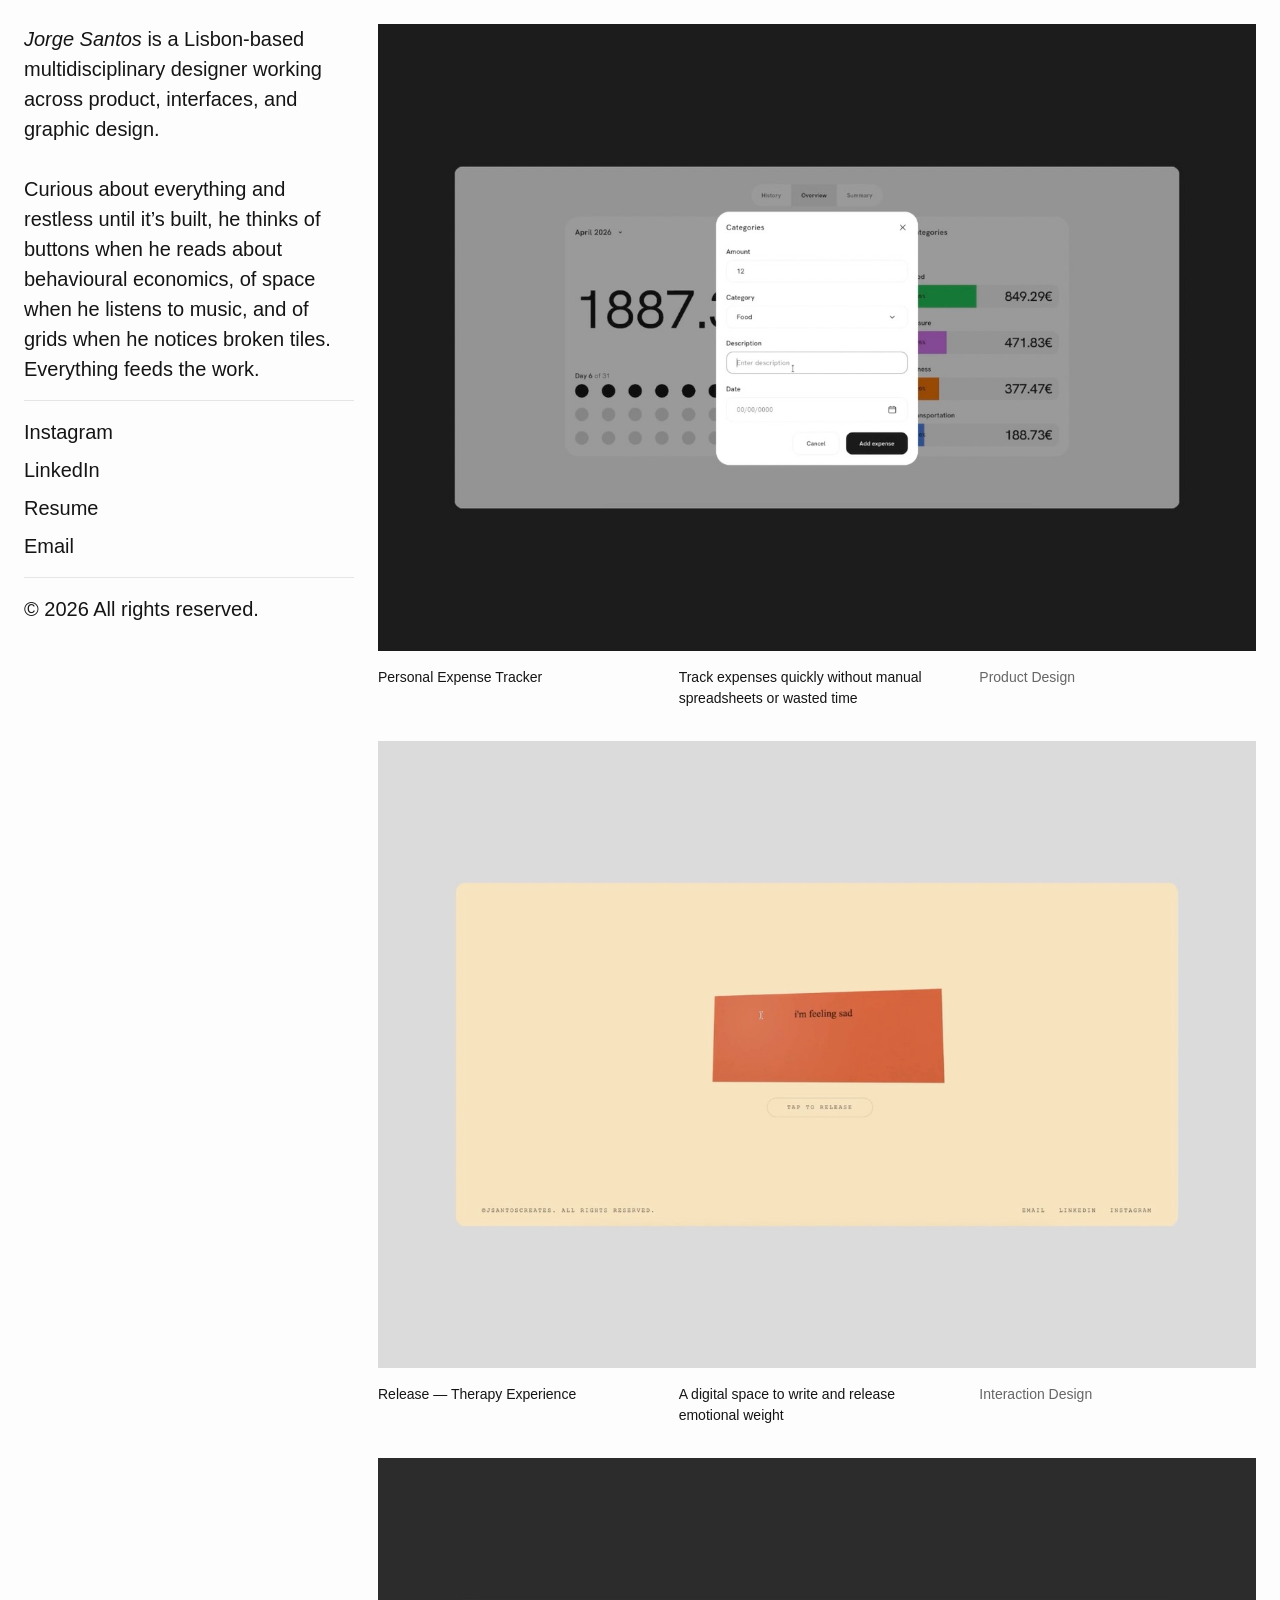
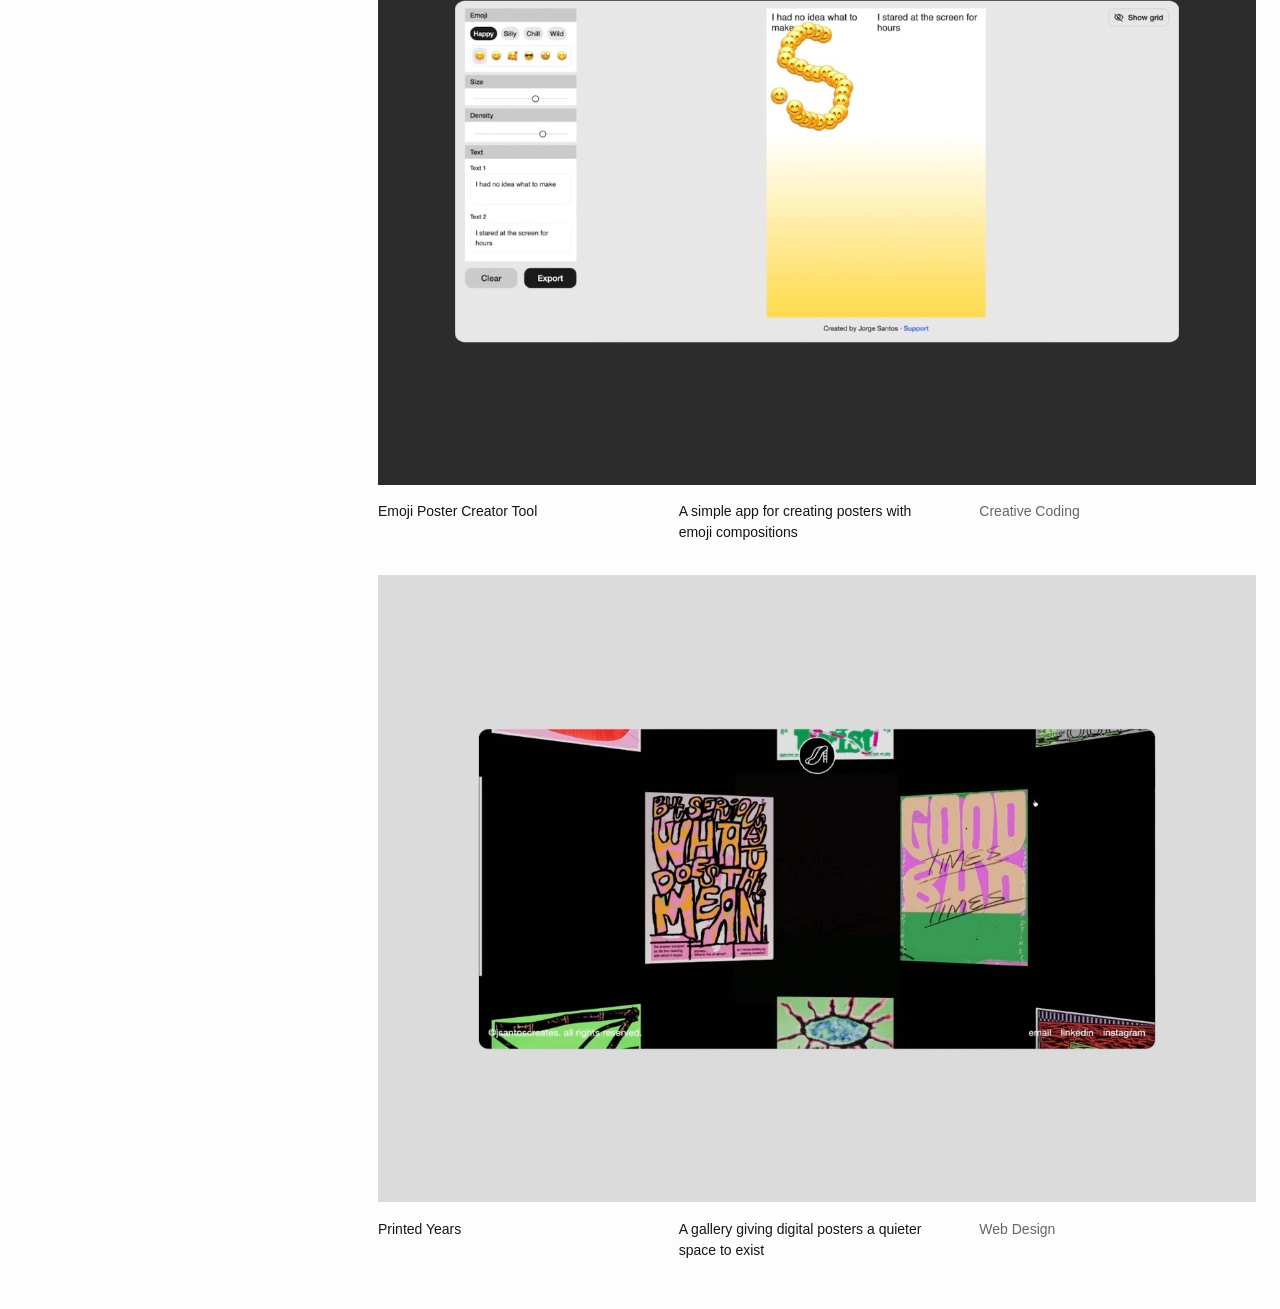
==== index.html @ a659f5c3 "Add poster images for home videos. Avoid gray placeholder before autoplay starts by showing a first-" ====
<!DOCTYPE html>
<html lang="en">
<head>
  <meta charset="UTF-8" />
  <meta name="viewport" content="width=device-width, initial-scale=1" />
  <title>Jorge Santos — Portfolio</title>
  <link rel="icon" href="favicon.svg" type="image/svg+xml" />
  <link rel="stylesheet" href="styles.css" />
</head>
<body>
  <a class="skip-link" href="#main-content">Skip to content</a>
  <div class="page">
    <header class="sidebar">
      <div class="sidebar__top">
        <div class="sidebar__bio">
          <p>
            <em>Jorge Santos</em> is a Lisbon-based multidisciplinary designer working across product, interfaces, and graphic design.
          </p>
          <p>
            Curious about everything and restless until it&rsquo;s built, he thinks of buttons when he reads about behavioural economics, of space when he listens to music, and of grids when he notices broken tiles. Everything feeds the work.
          </p>
        </div>

        <hr class="sidebar__divider" />

        <nav class="sidebar__nav" aria-label="Social and contact">
          <ul>
            <li><a class="link-nav" href="https://instagram.com/" target="_blank" rel="noopener noreferrer" aria-label="Instagram (opens in new tab)">Instagram</a></li>
            <li><a class="link-nav" href="https://linkedin.com/" target="_blank" rel="noopener noreferrer" aria-label="LinkedIn (opens in new tab)">LinkedIn</a></li>
            <li><a class="link-nav" href="https://drive.google.com/file/d/1Q9hLyg1SVmj-dBxwhwlQFRozqd0H1-Sv/view?usp=sharing" target="_blank" rel="noopener noreferrer" aria-label="Resume (opens in new tab)">Resume</a></li>
            <li><a class="link-nav" href="mailto:jsantoscreates@gmail.com">Email</a></li>
          </ul>
        </nav>

        <hr class="sidebar__divider" />
      </div>

      <footer class="sidebar__copyright">
        <p>&copy; 2026 All rights reserved.</p>
      </footer>
    </header>

    <main class="content" id="main-content" aria-label="Projects">
      <article class="project-card">
        <a class="project-card__link" href="personal-expense-tracker.html" aria-label="View case study: Personal Expense Tracker">
          <figure class="project-card__media">
            <video
              autoplay
              muted
              loop
              playsinline
              preload="metadata"
              poster="Home/posters/personal-expense-tracker.jpg"
              aria-hidden="true"
            >
              <source media="(max-width: 767px)" src="Home/mobile/Personal%20ExpenseTracker%20App-mobile.mp4" type="video/mp4" />
              <source src="Home/Personal%20ExpenseTracker%20App.mp4" type="video/mp4" />
            </video>
          </figure>
          <div class="project-card__details">
            <h2 class="project-title">Personal Expense Tracker</h2>
            <p class="project-desc">Track expenses quickly without manual spreadsheets or wasted time</p>
            <p class="project-meta">Product Design</p>
          </div>
        </a>
      </article>

      <article class="project-card">
        <a class="project-card__link" href="https://mouse-relink-18762291.figma.site/" target="_blank" rel="noopener noreferrer" aria-label="Open project: Release — A therapeutic web experience (opens in new tab)">
          <figure class="project-card__media">
            <video
              autoplay
              muted
              loop
              playsinline
              preload="metadata"
              poster="Home/posters/release.jpg"
              aria-hidden="true"
            >
              <source media="(max-width: 767px)" src="Home/mobile/Release-mobile.mp4" type="video/mp4" />
              <source src="Home/Release.mp4" type="video/mp4" />
            </video>
          </figure>
          <div class="project-card__details">
            <h2 class="project-title">Release &mdash; Therapy Experience</h2>
            <p class="project-desc">A digital space to write and release<br />emotional weight</p>
            <p class="project-meta">Interaction Design</p>
          </div>
        </a>
      </article>

      <article class="project-card">
        <a class="project-card__link" href="https://posteremojiapp.vercel.app/" target="_blank" rel="noopener noreferrer" aria-label="Open project: Emoji Poster Creator Tool (opens in new tab)">
          <figure class="project-card__media">
            <video
              autoplay
              muted
              loop
              playsinline
              preload="metadata"
              poster="Home/posters/poster-emoji.jpg"
              aria-hidden="true"
            >
              <source media="(max-width: 767px)" src="Home/mobile/Poster%20emoji-mobile.mp4" type="video/mp4" />
              <source src="Home/Poster%20emoji.mp4" type="video/mp4" />
            </video>
          </figure>
          <div class="project-card__details">
            <h2 class="project-title">Emoji Poster Creator Tool</h2>
            <p class="project-desc">A simple app for creating posters with<br />emoji compositions</p>
            <p class="project-meta">Creative Coding</p>
          </div>
        </a>
      </article>

      <article class="project-card">
        <a class="project-card__link" href="https://printed-years.vercel.app/" target="_blank" rel="noopener noreferrer" aria-label="Open project: Printed Years — Five Years of Posters (opens in new tab)">
          <figure class="project-card__media">
            <video
              autoplay
              muted
              loop
              playsinline
              preload="metadata"
              poster="Home/posters/printed-years.jpg"
              aria-hidden="true"
            >
              <source media="(max-width: 767px)" src="Home/mobile/printed%20years-mobile.mp4" type="video/mp4" />
              <source src="Home/printed%20years.mp4" type="video/mp4" />
            </video>
          </figure>
          <div class="project-card__details">
            <h2 class="project-title">Printed Years</h2>
            <p class="project-desc">A gallery giving digital posters a quieter<br />space to exist</p>
            <p class="project-meta">Web Design</p>
          </div>
        </a>
      </article>
    </main>
  </div>
  <script src="main.js"></script>
</body>
</html>
---- styles.css ----
/* ============================================
   Reset & base
   ============================================ */
*,
*::before,
*::after {
  box-sizing: border-box;
  margin: 0;
  padding: 0;
}

html,
body {
  height: 100%;
}

body {
  background-color: #fdfdfd;
  color: #151515;
  font-family: "Helvetica Neue", Helvetica, Arial, Roboto, sans-serif;
  font-size: 16px;
  line-height: 1.5;
  -webkit-font-smoothing: antialiased;
  -moz-osx-font-smoothing: grayscale;
  text-rendering: optimizeLegibility;
}

/* ============================================
   Interactive elements (links & buttons)
   WCAG: :focus-visible com outline 2px #151515;
   hover por cor (#5A5A5A), sem sublinhado.
   ============================================ */

.skip-link {
  position: absolute;
  left: -9999px;
  top: auto;
  z-index: 100;
  padding: 8px 16px;
  background-color: #151515;
  color: #ffffff;
  font-size: 14px;
  line-height: 1.5;
  text-decoration: none;
  border-radius: 2px;
}

.skip-link:focus {
  left: 24px;
  top: 16px;
}

:is(a, button) {
  color: inherit;
  font: inherit;
  cursor: pointer;
  text-decoration: none;
  transition:
    color 0.18s ease-out,
    transform 0.18s ease-out,
    background-color 0.18s ease-out;
}

:is(a, button):focus {
  outline: none;
}

:is(a, button):focus-visible {
  outline: 2px solid #151515;
  outline-offset: 2px;
  border-radius: 2px;
}

button:disabled,
a[aria-disabled="true"] {
  cursor: not-allowed;
  pointer-events: none;
}

/* Links de navegação (sidebar) e back */
.link-nav {
  display: inline-block;
  color: #151515;
  transition: color 0.18s ease-out, transform 0.18s ease-out;
}

.link-nav:hover {
  color: #5a5a5a;
}

.link-nav:active {
  color: #3a3a3a;
  transform: translateY(1px);
}

@media (prefers-reduced-motion: reduce) {
  :is(a, button),
  .link-nav,
  .project-card__link {
    transition: none;
  }

  .link-nav:active,
  .project-card__link:active,
  .sidebar__back:active {
    transform: none;
  }
}

img {
  display: block;
  max-width: 100%;
}

ul {
  list-style: none;
}

/* ============================================
   Page layout (Desktop, default = 1200+)
   Scroll natural da página; sidebar sticky.
   ============================================ */
.page {
  display: flex;
  gap: 24px;
  max-width: 1440px;
  margin: 0 auto;
  padding: 0 24px;
  align-items: flex-start;
}

/* ============================================
   Sidebar (left column)
   ============================================ */
.sidebar {
  position: sticky;
  top: 24px;
  flex-shrink: 0;
  width: 330px;
  height: auto;
  padding: 0 0 48px;
  display: flex;
  flex-direction: column;
  gap: 16px;
}

.sidebar__top {
  display: contents;
}

.sidebar__bio {
  font-size: 20px;
  line-height: 1.5;
  color: #151515;
}

.sidebar__bio p + p {
  margin-top: 1.5em;
}

.sidebar__bio em {
  font-style: italic;
}

.sidebar__divider {
  width: 100%;
  height: 0;
  border: 0;
  border-top: 1px solid #e5e5e5;
}

.sidebar__nav ul {
  display: flex;
  flex-direction: column;
  gap: 8px;
}

.sidebar__nav a {
  font-size: 20px;
  line-height: 1.5;
}

.sidebar__copyright {
  font-size: 20px;
  line-height: 1.5;
  color: #151515;
}

/* ============================================
   Content (right column)
   ============================================ */
.content {
  flex: 1;
  min-width: 0;
  padding: 24px 0 48px;
}

/* Entrada editorial — stagger por project-card */
.content .project-card {
  opacity: 0;
  transform: translateY(18px);
}

.content.cards-animate .project-card {
  animation: card-enter 850ms cubic-bezier(0.22, 0.61, 0.36, 1) forwards;
}

.content.cards-animate .project-card:nth-child(1) { animation-delay: 0ms; }
.content.cards-animate .project-card:nth-child(2) { animation-delay: 150ms; }
.content.cards-animate .project-card:nth-child(3) { animation-delay: 300ms; }
.content.cards-animate .project-card:nth-child(4) { animation-delay: 450ms; }

@keyframes card-enter {
  from {
    opacity: 0;
    transform: translateY(18px);
  }

  to {
    opacity: 1;
    transform: translateY(0);
  }
}

@media (prefers-reduced-motion: reduce) {
  .content .project-card {
    opacity: 1;
    transform: none;
    animation: none !important;
  }
}

.project-card + .project-card {
  margin-top: 32px;
}

/* ============================================
   Project cards (links para case studies)
   ============================================ */
.project-card {
  display: block;
}

.project-card__link {
  display: flex;
  flex-direction: column;
  gap: 16px;
  color: #151515;
  border-radius: 2px;
  transition: color 0.18s ease-out, transform 0.18s ease-out;
}

.project-card__link:hover,
.project-card__link:hover .project-title,
.project-card__link:hover .project-desc {
  color: #5a5a5a;
}

.project-card__link:hover .project-meta {
  color: #5a5a5a;
}

.project-card__link:active {
  transform: translateY(1px);
}

.project-card__link:active,
.project-card__link:active .project-title,
.project-card__link:active .project-desc {
  color: #3a3a3a;
}

.project-card__link:active .project-meta {
  color: #666666;
}

.project-card__link[aria-disabled="true"] {
  cursor: not-allowed;
}

.project-card__media {
  width: 100%;
  aspect-ratio: 3 / 2;
  background-color: #f5f5f5;
  overflow: hidden;
  border-radius: 0;
}

.project-card__media img,
.project-card__media video {
  width: 100%;
  height: 100%;
  object-fit: cover;
  display: block;
}

.project-card__details {
  display: grid;
  grid-template-columns: 1fr 1fr 1fr;
  gap: 24px;
  align-items: start;
}

.project-title {
  font-size: 14px;
  font-weight: 500;
  line-height: 1.5;
  color: #151515;
}

.project-desc {
  font-size: 14px;
  font-weight: 400;
  line-height: 1.5;
  color: #151515;
}

.project-meta {
  font-size: 14px;
  font-weight: 400;
  line-height: 1.5;
  color: #666666;
}

/* ============================================
   Large desktop (≥ 1440px)
   Em alguns modos "scaled" do macOS, 1920×1080
   pode resultar num viewport CSS < 1600px.
   ============================================ */
@media (min-width: 1440px) {
  .project-card__media {
    aspect-ratio: 16 / 9;
  }
}

/* ============================================
   Desktop 1200 — 1439
   Mantém duas colunas; ajustes ligeiros para
   corresponder ao frame de 1200.
   ============================================ */
@media (max-width: 1439px) and (min-width: 1200px) {
  .project-card__media {
    aspect-ratio: 7 / 5;
  }
}

/* ============================================
   Tablet / pequeno desktop (768 — 1199)
   Mantém o esquema de duas colunas, mas
   permite encolher mais sem partir o layout.
   ============================================ */
@media (max-width: 1199px) and (min-width: 768px) {
  .sidebar {
    width: 280px;
  }

  .project-card__media {
    aspect-ratio: 7 / 5;
  }

  .project-card__details {
    grid-template-columns: 1fr 1.2fr 0.8fr;
  }
}

/* ============================================
   Case study page
   Página do projeto (ex.: Personal Expense Tracker).
   Reutiliza .sidebar mas com link "All projects".
   ============================================ */

/* Modifier para o .page do case study */
.page--case .content {
  padding-bottom: 96px;
}

/* Link "All projects" (case study) — estados via .link-nav */
.sidebar__back {
  display: inline-flex;
  align-items: center;
  gap: 8px;
  font-size: 20px;
  line-height: 1.5;
  color: #151515;
}

.sidebar__back-icon {
  flex-shrink: 0;
  width: 24px;
  height: 24px;
}

/* Case article — coluna central com largura máxima 880px */
.case {
  display: flex;
  flex-direction: column;
  gap: 48px;
  max-width: 880px;
}

/* Hero: imagem + (título | tools + intro) */
.case-hero {
  display: flex;
  flex-direction: column;
  gap: 24px;
}

.case-hero__media {
  width: 100%;
  aspect-ratio: 22 / 15; /* 880 / 600, como no frame */
  background-color: #f5f5f5;
  overflow: hidden;
}

.case-hero__media img,
.case-hero__media video {
  width: 100%;
  height: 100%;
  object-fit: cover;
  display: block;
}

.case-hero__details {
  display: grid;
  grid-template-columns: 330px 408px;
  gap: 24px;
  align-items: start;
  max-width: 762px;
}

.case-title {
  font-size: 24px;
  font-weight: 500;
  line-height: 1.4;
  color: #151515;
}

.case-hero__info {
  display: flex;
  flex-direction: column;
  gap: 24px;
}

.case-tools {
  font-size: 14px;
  font-weight: 400;
  line-height: 1.5;
  color: #666666;
}

.case-intro {
  display: flex;
  flex-direction: column;
  gap: 8px;
}

.case-intro__body {
  font-size: 14px;
  line-height: 1.5;
  color: #151515;
}

.case-intro__body p + p {
  margin-top: 1em;
}

/* Etiquetas pequenas ("Intro", "Context", "Problem", "Solution") */
.case-label {
  font-size: 14px;
  font-weight: 400;
  line-height: 1.5;
  color: #666666;
}

/* Linhas horizontais entre secções */
.case-divider {
  width: 100%;
  height: 0;
  border: 0;
  border-top: 1px solid #e5e5e5;
}

/* Cada secção: bloco de texto (label + heading + body) + imagem */
.case-section {
  display: flex;
  flex-direction: column;
  gap: 24px;
}

@supports not (gap: 1rem) {
  .case-section {
    gap: 0;
  }

  .case-section__media {
    margin-top: 24px;
  }
}

.case-section__text {
  display: flex;
  flex-direction: column;
  gap: 8px;
  max-width: 762px;
}

.case-section__columns {
  display: grid;
  grid-template-columns: 330px 408px;
  gap: 24px;
  align-items: start;
}

.case-heading {
  font-size: 20px;
  font-weight: 400;
  line-height: 1.5;
  color: #151515;
}

.case-body {
  font-size: 14px;
  line-height: 1.5;
  color: #151515;
}

.case-body p + p {
  margin-top: 1em;
}

.case-section__media {
  width: 100%;
  aspect-ratio: 22 / 15;
  background-color: #f5f5f5;
  overflow: hidden;
}

.case-section__media picture {
  display: block;
  width: 100%;
  height: 100%;
}

.case-section__media img,
.case-section__media video {
  width: 100%;
  height: 100%;
  object-fit: cover;
  display: block;
}

/* ============================================
   Case study — Tablet / pequeno desktop (768 — 1199)
   ============================================ */
@media (max-width: 1199px) and (min-width: 768px) {
  .case-hero__details,
  .case-section__columns {
    grid-template-columns: 1fr 1.2fr;
    max-width: 100%;
  }

  .case-section__text {
    max-width: 100%;
  }

  .case {
    max-width: 100%;
  }
}

/* ============================================
   Mobile (≤ 767px) — Frame 375
   Coluna única, sidebar em cima, cards em baixo.
   ============================================ */
@media (max-width: 767px) {
  .page {
    flex-direction: column;
    height: auto;
    max-width: 100%;
    padding: 24px 24px 48px;
    gap: 32px;
  }

  .sidebar {
    position: static;
    top: auto;
    width: 100%;
    height: auto;
    padding: 0;
    gap: 16px;
  }

  .sidebar__bio,
  .sidebar__nav a,
  .sidebar__copyright {
    font-size: 18px;
    line-height: 1.45;
  }

  .content {
    height: auto;
    overflow: visible;
    padding: 0;
  }

  .project-card__link {
    gap: 12px;
  }

  .project-card__media {
    aspect-ratio: 3 / 4;
  }

  /* O frame mobile só mostra título + meta (sem descrição). */
  .project-card__details {
    grid-template-columns: 1fr;
    gap: 4px;
  }

  .project-desc {
    display: none;
  }

  /* --- Case study mobile (frame 375) --- */
  .page--case {
    padding: 24px 16px 96px;
    gap: 48px;
  }

  .page--case .content {
    gap: 0;
  }

  .sidebar__back {
    font-size: 18px;
    line-height: 1.45;
  }

  .case {
    gap: 48px;
    max-width: 100%;
  }

  .case-hero {
    gap: 24px;
  }

  .case-hero__media,
  .case-section__media {
    aspect-ratio: 3 / 4; /* 327 / 436 ≈ vertical, como no frame mobile */
  }

  .case-hero__details {
    grid-template-columns: 1fr;
    gap: 24px;
    max-width: 100%;
  }

  .case-title {
    font-size: 22px;
    line-height: 1.3;
  }

  .case-hero__info {
    gap: 24px;
  }

  .case-tools,
  .case-label,
  .case-intro__body,
  .case-body {
    line-height: 1.45;
  }

  .case-section__text {
    max-width: 100%;
  }

  .case-section__columns {
    grid-template-columns: 1fr;
    gap: 24px;
  }

  .case-heading {
    font-size: 18px;
    line-height: 1.45;
  }
}
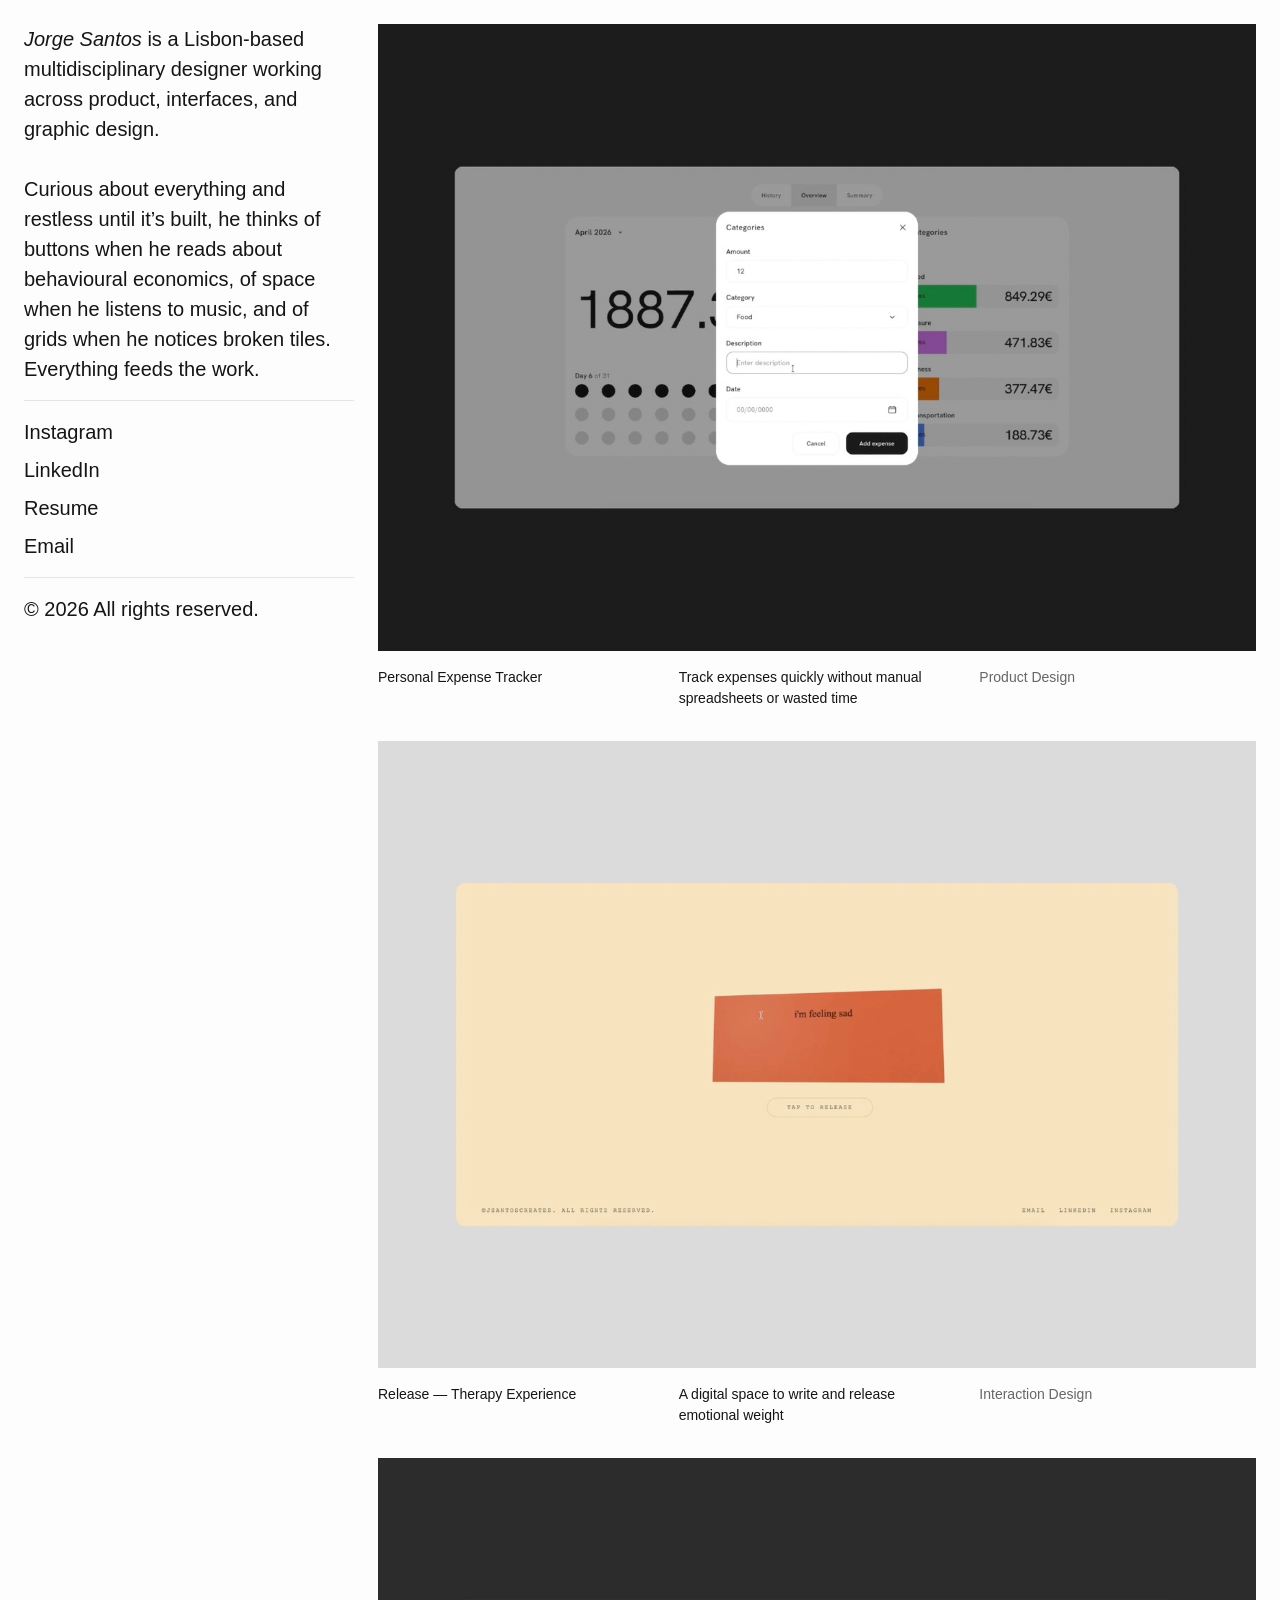
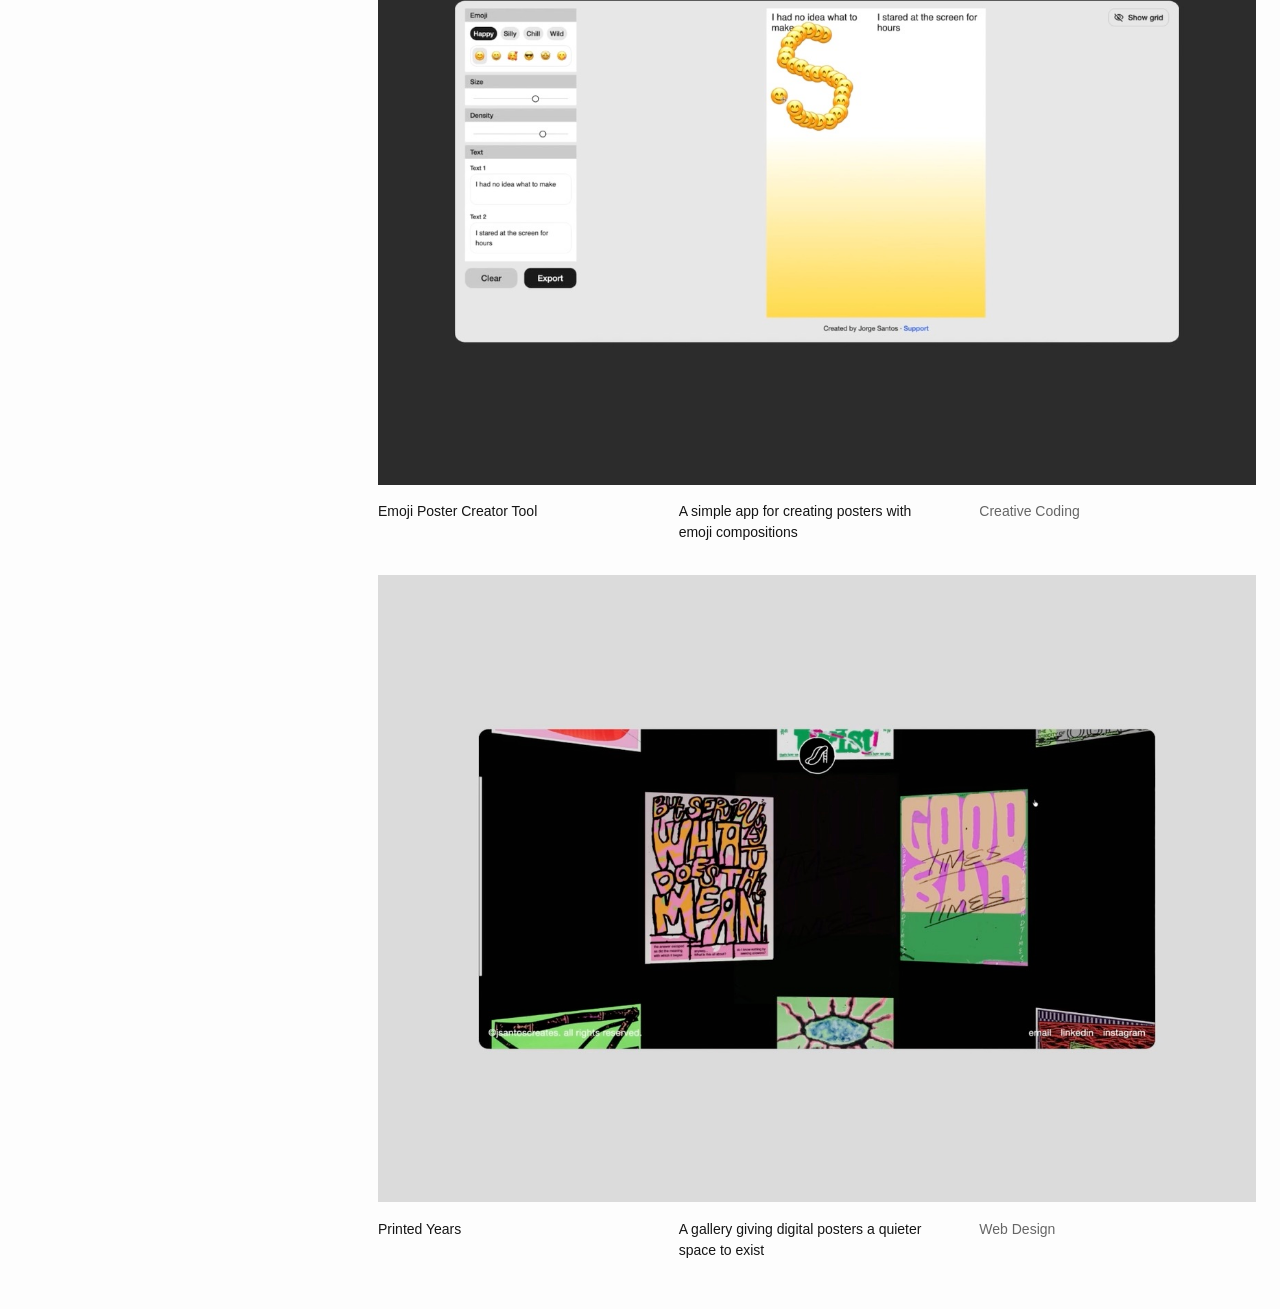
==== commit 2cd800f0: "Update social links and add pure CSS page reveal animations. - Fix Instagram, LinkedIn, and Resume U" ====
--- a/index.html
+++ b/index.html
@@ -5,6 +5,8 @@
   <meta name="viewport" content="width=device-width, initial-scale=1" />
   <title>Jorge Santos — Portfolio</title>
   <link rel="icon" href="favicon.svg" type="image/svg+xml" />
+  <link rel="preload" as="video" href="Home/Personal%20ExpenseTracker%20App.mp4" type="video/mp4" />
+  <link rel="preload" as="video" href="Home/mobile/Personal%20ExpenseTracker%20App-mobile.mp4" type="video/mp4" media="(max-width: 767px)" />
   <link rel="stylesheet" href="styles.css" />
 </head>
 <body>
@@ -25,9 +27,9 @@
 
         <nav class="sidebar__nav" aria-label="Social and contact">
           <ul>
-            <li><a class="link-nav" href="https://instagram.com/" target="_blank" rel="noopener noreferrer" aria-label="Instagram (opens in new tab)">Instagram</a></li>
-            <li><a class="link-nav" href="https://linkedin.com/" target="_blank" rel="noopener noreferrer" aria-label="LinkedIn (opens in new tab)">LinkedIn</a></li>
-            <li><a class="link-nav" href="https://drive.google.com/file/d/1Q9hLyg1SVmj-dBxwhwlQFRozqd0H1-Sv/view?usp=sharing" target="_blank" rel="noopener noreferrer" aria-label="Resume (opens in new tab)">Resume</a></li>
+            <li><a class="link-nav" href="https://www.instagram.com/jsantoscreates/" target="_blank" rel="noopener noreferrer" aria-label="Instagram (opens in new tab)">Instagram</a></li>
+            <li><a class="link-nav" href="https://www.linkedin.com/in/jorge-santos-64bb52206/" target="_blank" rel="noopener noreferrer" aria-label="LinkedIn (opens in new tab)">LinkedIn</a></li>
+            <li><a class="link-nav" href="https://drive.google.com/file/d/1YU8pcnH6Id3jMYlkvI0LgNYxZRy-wH9r/view?usp=sharing" target="_blank" rel="noopener noreferrer" aria-label="Resume (opens in new tab)">Resume</a></li>
             <li><a class="link-nav" href="mailto:jsantoscreates@gmail.com">Email</a></li>
           </ul>
         </nav>
@@ -49,7 +51,7 @@
               muted
               loop
               playsinline
-              preload="metadata"
+              preload="auto"
               poster="Home/posters/personal-expense-tracker.jpg"
               aria-hidden="true"
             >
@@ -73,7 +75,7 @@
               muted
               loop
               playsinline
-              preload="metadata"
+              preload="none"
               poster="Home/posters/release.jpg"
               aria-hidden="true"
             >
@@ -97,7 +99,7 @@
               muted
               loop
               playsinline
-              preload="metadata"
+              preload="none"
               poster="Home/posters/poster-emoji.jpg"
               aria-hidden="true"
             >
@@ -121,7 +123,7 @@
               muted
               loop
               playsinline
-              preload="metadata"
+              preload="none"
               poster="Home/posters/printed-years.jpg"
               aria-hidden="true"
             >
--- a/styles.css
+++ b/styles.css
@@ -195,38 +195,77 @@
   padding: 24px 0 48px;
 }
 
-/* Entrada editorial — stagger por project-card */
-.content .project-card {
-  opacity: 0;
-  transform: translateY(18px);
-}
-
-.content.cards-animate .project-card {
-  animation: card-enter 850ms cubic-bezier(0.22, 0.61, 0.36, 1) forwards;
-}
-
-.content.cards-animate .project-card:nth-child(1) { animation-delay: 0ms; }
-.content.cards-animate .project-card:nth-child(2) { animation-delay: 150ms; }
-.content.cards-animate .project-card:nth-child(3) { animation-delay: 300ms; }
-.content.cards-animate .project-card:nth-child(4) { animation-delay: 450ms; }
-
-@keyframes card-enter {
+/* ============================================
+   Page reveal system
+   Pure CSS animations on page load.
+   Uses animation-fill-mode: backwards for
+   graceful degradation (no JS required).
+
+   Two distinct animations:
+   - mediaReveal: fade + scale + translateY (visuals only)
+   - textReveal: fade only (text elements)
+   ============================================ */
+
+@keyframes mediaReveal {
   from {
     opacity: 0;
-    transform: translateY(18px);
-  }
-
+    transform: translateY(8px) scale(0.96);
+  }
   to {
     opacity: 1;
-    transform: translateY(0);
-  }
-}
-
+    transform: translateY(0) scale(1);
+  }
+}
+
+@keyframes textReveal {
+  from {
+    opacity: 0;
+  }
+  to {
+    opacity: 1;
+  }
+}
+
+/* Sidebar text — enters first */
+.sidebar {
+  animation: textReveal 0.7s cubic-bezier(0.22, 1, 0.36, 1) backwards;
+  animation-delay: 0s;
+}
+
+/* Media container — fade + scale + translateY */
+.project-card__media {
+  position: relative;
+  background-color: #f0f0f0;
+  animation: mediaReveal 0.7s cubic-bezier(0.22, 1, 0.36, 1) backwards;
+}
+
+/* Cascade delays for media — 0.12s stagger */
+.project-card:nth-child(1) .project-card__media { animation-delay: 0.12s; }
+.project-card:nth-child(2) .project-card__media { animation-delay: 0.24s; }
+.project-card:nth-child(3) .project-card__media { animation-delay: 0.36s; }
+.project-card:nth-child(4) .project-card__media { animation-delay: 0.48s; }
+
+/* Project text (details) — fade only, synced with media */
+.project-card__details {
+  animation: textReveal 0.7s cubic-bezier(0.22, 1, 0.36, 1) backwards;
+}
+
+.project-card:nth-child(1) .project-card__details { animation-delay: 0.12s; }
+.project-card:nth-child(2) .project-card__details { animation-delay: 0.24s; }
+.project-card:nth-child(3) .project-card__details { animation-delay: 0.36s; }
+.project-card:nth-child(4) .project-card__details { animation-delay: 0.48s; }
+
+/* Video background for seamless fade */
+.project-card__media video {
+  background-color: #f0f0f0;
+}
+
+/* Reduced motion: disable all reveal animations */
 @media (prefers-reduced-motion: reduce) {
-  .content .project-card {
-    opacity: 1;
-    transform: none;
-    animation: none !important;
+  .sidebar,
+  .project-card__media,
+  .project-card__details {
+    animation: none;
   }
 }
 
@@ -237,10 +276,6 @@
 /* ============================================
    Project cards (links para case studies)
    ============================================ */
-.project-card {
-  display: block;
-}
-
 .project-card__link {
   display: flex;
   flex-direction: column;
@@ -402,7 +437,7 @@
 .case-hero {
   display: flex;
   flex-direction: column;
-  gap: 24px;
+  gap: 40px;
 }
 
 .case-hero__media {
@@ -484,7 +519,7 @@
 .case-section {
   display: flex;
   flex-direction: column;
-  gap: 24px;
+  gap: 40px;
 }
 
 @supports not (gap: 1rem) {
@@ -493,7 +528,7 @@
   }
 
   .case-section__media {
-    margin-top: 24px;
+    margin-top: 40px;
   }
 }
 
@@ -642,7 +677,7 @@
   }
 
   .case-hero {
-    gap: 24px;
+    gap: 40px;
   }
 
   .case-hero__media,
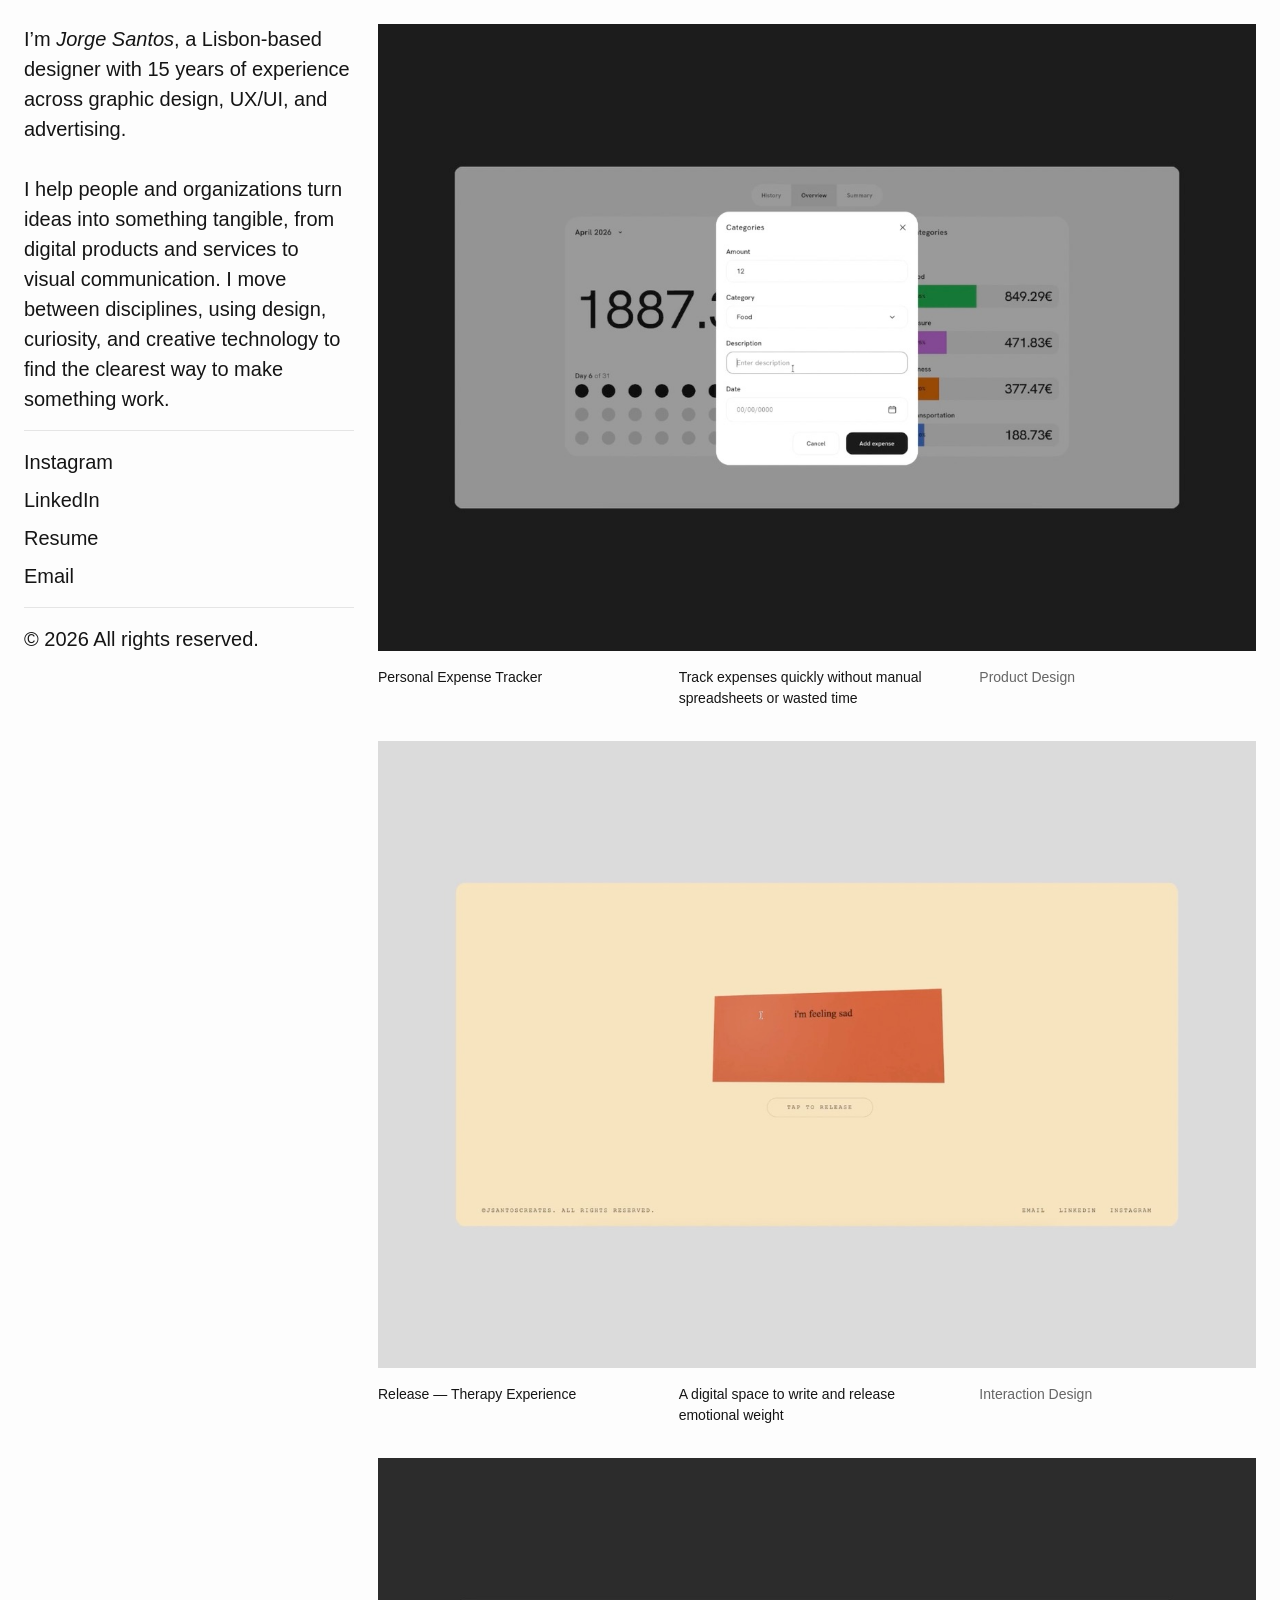
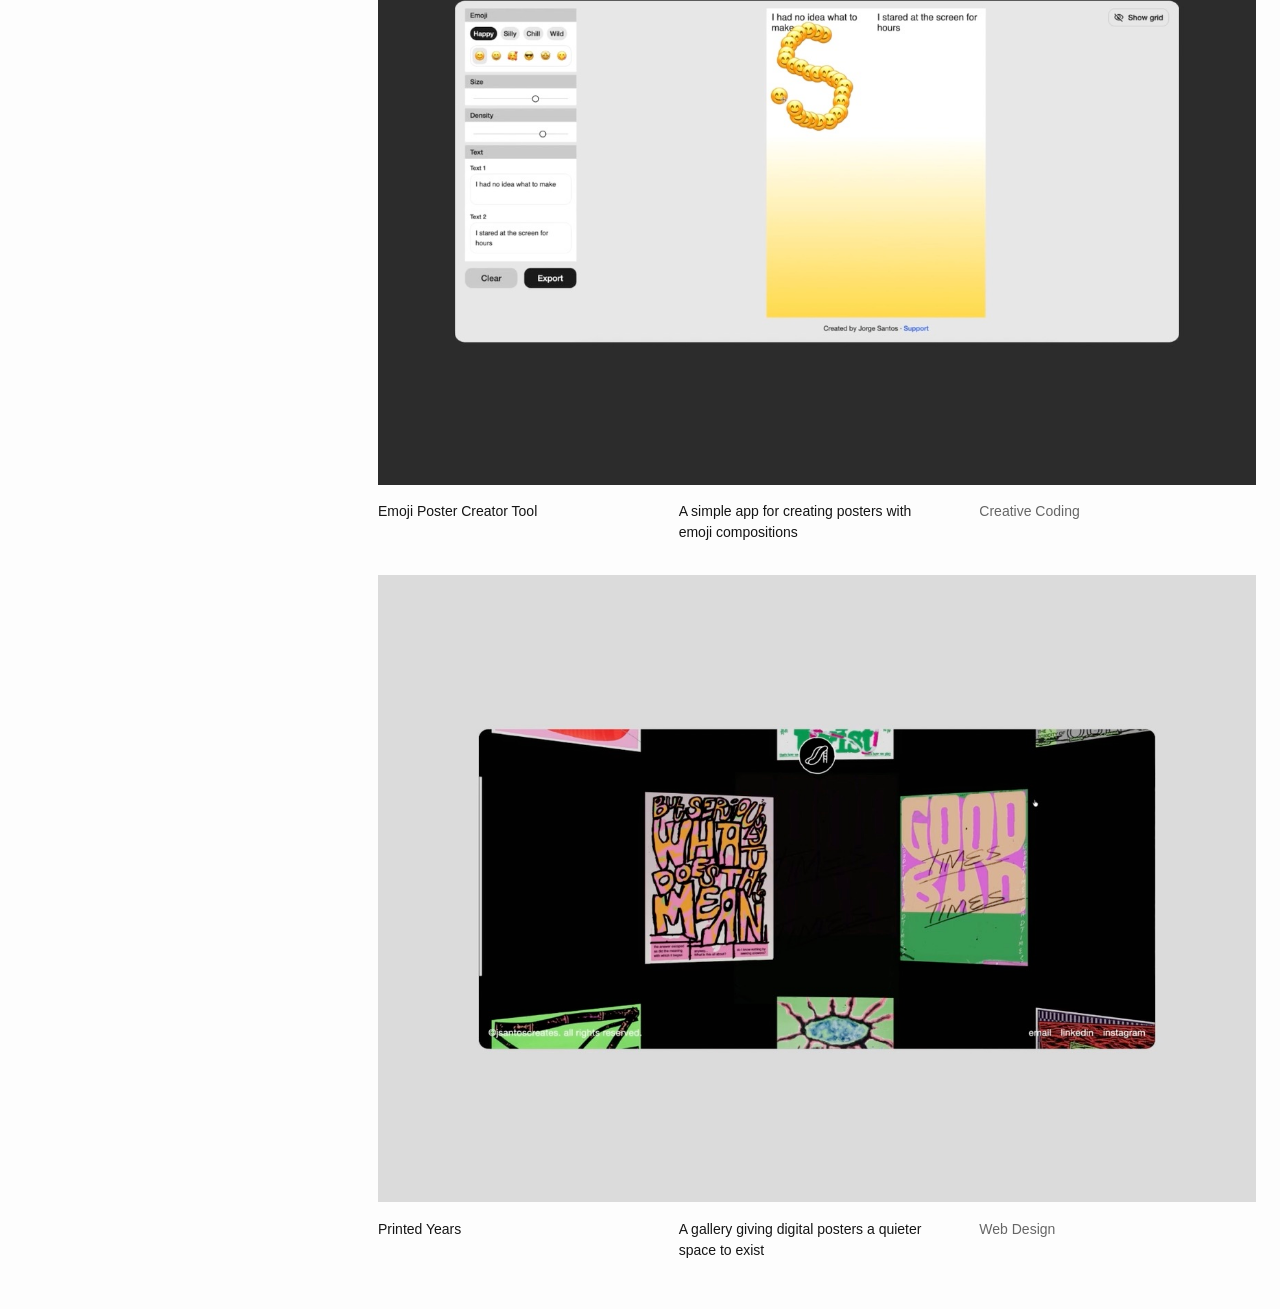
==== commit ba7ebd31: "Rewrite the homepage bio in first person. Co-authored-by: Cursor <cursoragent@cursor.com>" ====
--- a/index.html
+++ b/index.html
@@ -16,10 +16,10 @@
       <div class="sidebar__top">
         <div class="sidebar__bio">
           <p>
-            <em>Jorge Santos</em> is a Lisbon-based multidisciplinary designer working across product, interfaces, and graphic design.
+            I&rsquo;m <em>Jorge Santos</em>, a Lisbon-based designer with 15 years of experience across graphic design, UX/UI, and advertising.
           </p>
           <p>
-            Curious about everything and restless until it&rsquo;s built, he thinks of buttons when he reads about behavioural economics, of space when he listens to music, and of grids when he notices broken tiles. Everything feeds the work.
+            I help people and organizations turn ideas into something tangible, from digital products and services to visual communication. I move between disciplines, using design, curiosity, and creative technology to find the clearest way to make something work.
           </p>
         </div>
 
@@ -29,7 +29,7 @@
           <ul>
             <li><a class="link-nav" href="https://www.instagram.com/jsantoscreates/" target="_blank" rel="noopener noreferrer" aria-label="Instagram (opens in new tab)">Instagram</a></li>
             <li><a class="link-nav" href="https://www.linkedin.com/in/jorge-santos-64bb52206/" target="_blank" rel="noopener noreferrer" aria-label="LinkedIn (opens in new tab)">LinkedIn</a></li>
-            <li><a class="link-nav" href="https://drive.google.com/file/d/1YU8pcnH6Id3jMYlkvI0LgNYxZRy-wH9r/view?usp=sharing" target="_blank" rel="noopener noreferrer" aria-label="Resume (opens in new tab)">Resume</a></li>
+            <li><a class="link-nav" href="https://docs.google.com/document/d/1O1fBQX7pIJzoVjFVRbYekiSuBf7wOdC2/edit?usp=sharing&ouid=116584255020396684396&rtpof=true&sd=true" target="_blank" rel="noopener noreferrer" aria-label="Resume (opens in new tab)">Resume</a></li>
             <li><a class="link-nav" href="mailto:jsantoscreates@gmail.com">Email</a></li>
           </ul>
         </nav>
@@ -75,7 +75,7 @@
               muted
               loop
               playsinline
-              preload="none"
+              preload="auto"
               poster="Home/posters/release.jpg"
               aria-hidden="true"
             >
@@ -99,7 +99,7 @@
               muted
               loop
               playsinline
-              preload="none"
+              preload="auto"
               poster="Home/posters/poster-emoji.jpg"
               aria-hidden="true"
             >
@@ -123,7 +123,7 @@
               muted
               loop
               playsinline
-              preload="none"
+              preload="auto"
               poster="Home/posters/printed-years.jpg"
               aria-hidden="true"
             >
--- a/styles.css
+++ b/styles.css
@@ -201,19 +201,17 @@
    Uses animation-fill-mode: backwards for
    graceful degradation (no JS required).
 
-   Two distinct animations:
-   - mediaReveal: fade + scale + translateY (visuals only)
+   Two animations:
+   - mediaReveal: fade only (videos appear immediately)
    - textReveal: fade only (text elements)
    ============================================ */
 
 @keyframes mediaReveal {
   from {
     opacity: 0;
-    transform: translateY(8px) scale(0.96);
   }
   to {
     opacity: 1;
-    transform: translateY(0) scale(1);
   }
 }
 
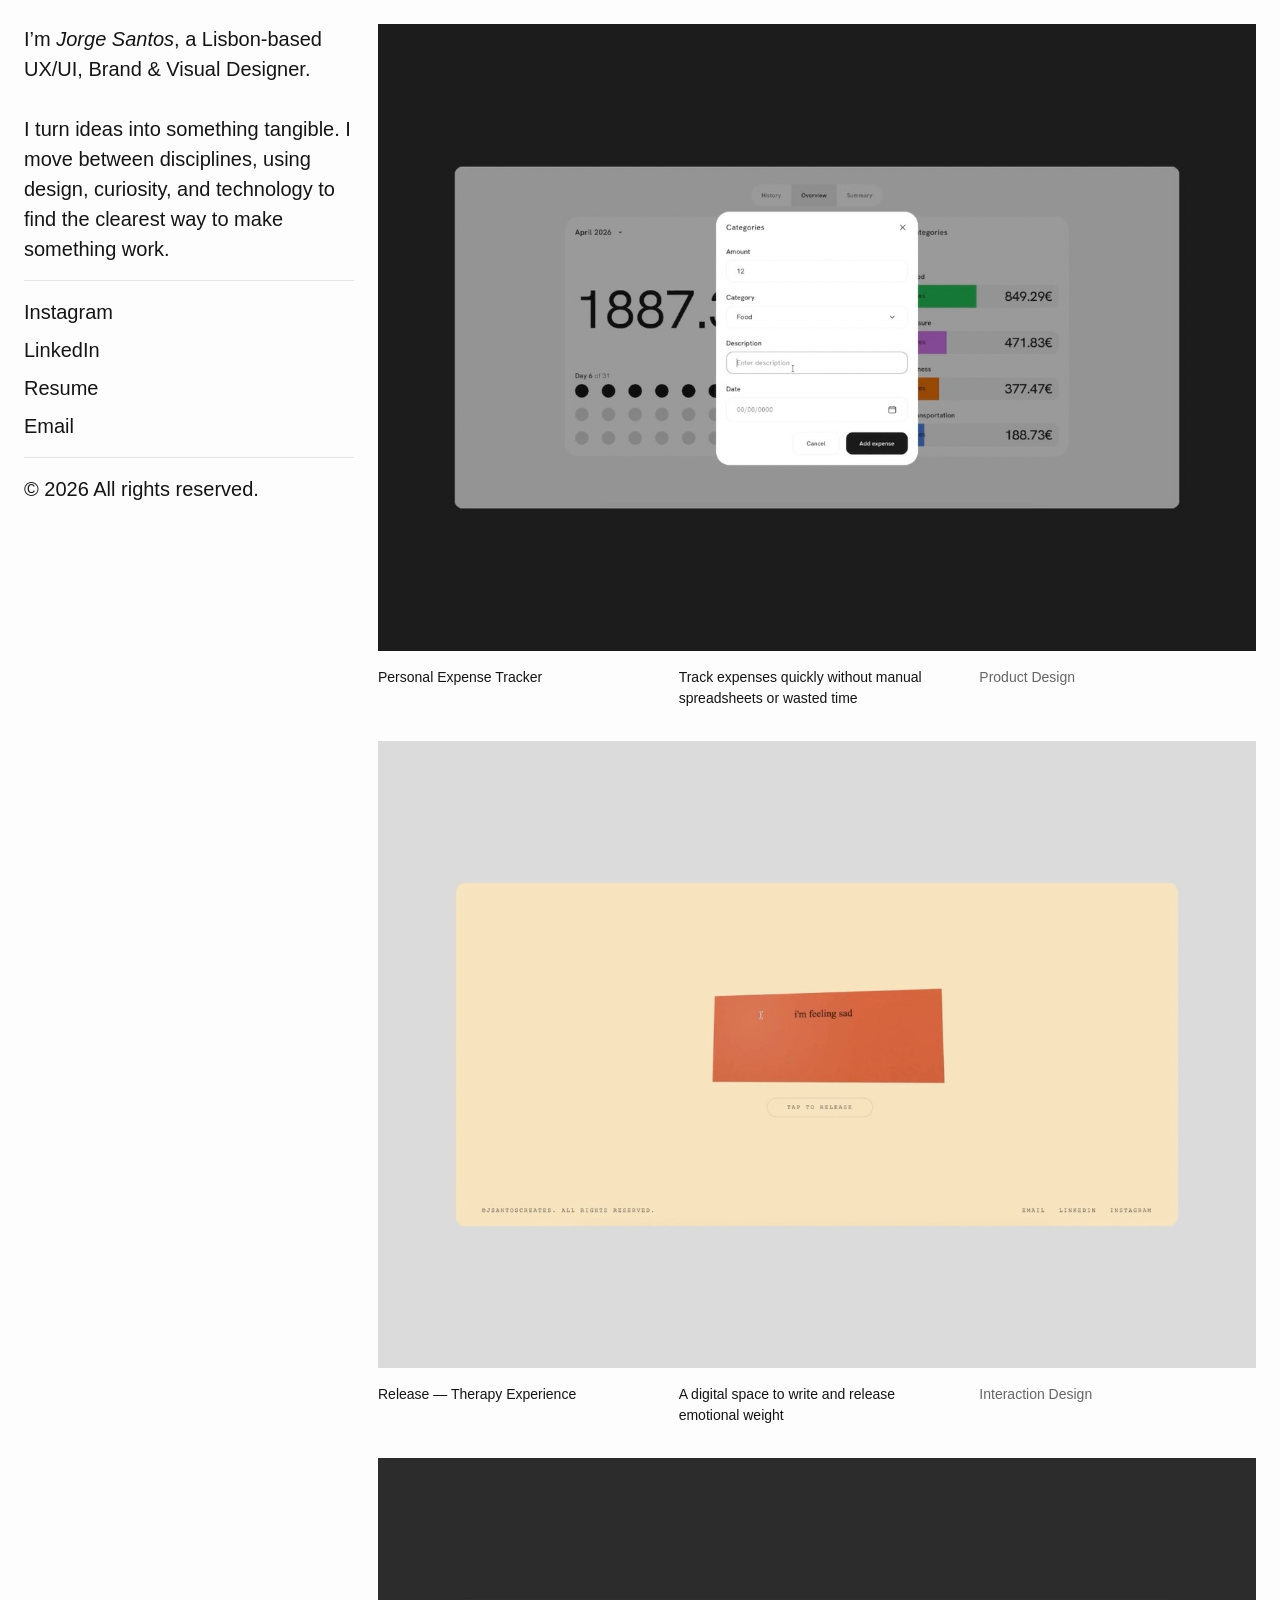
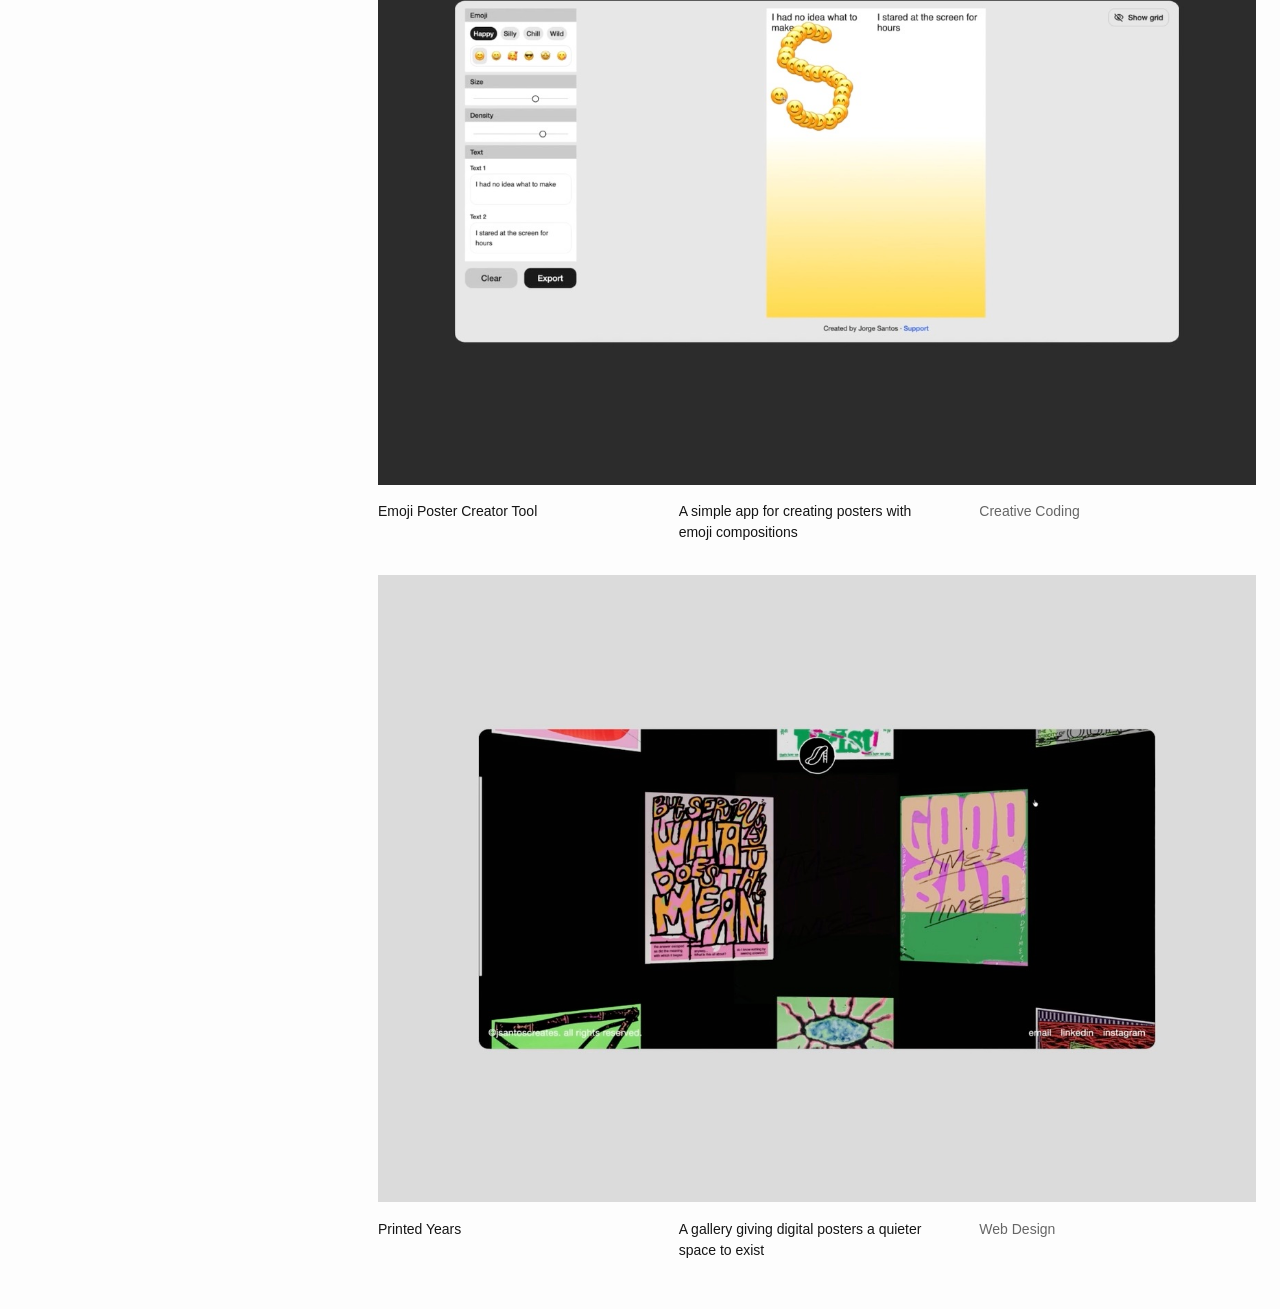
==== commit 9b1c1a44: "Shorten the homepage bio. Co-authored-by: Cursor <cursoragent@cursor.com>" ====
--- a/index.html
+++ b/index.html
@@ -16,10 +16,10 @@
       <div class="sidebar__top">
         <div class="sidebar__bio">
           <p>
-            I&rsquo;m <em>Jorge Santos</em>, a Lisbon-based designer with 15 years of experience across graphic design, UX/UI, and advertising.
+            I&rsquo;m <em>Jorge Santos</em>, a Lisbon-based UX/UI, Brand &amp; Visual Designer.
           </p>
           <p>
-            I help people and organizations turn ideas into something tangible, from digital products and services to visual communication. I move between disciplines, using design, curiosity, and creative technology to find the clearest way to make something work.
+            I turn ideas into something tangible. I move between disciplines, using design, curiosity, and technology to find the clearest way to make something work.
           </p>
         </div>
 
